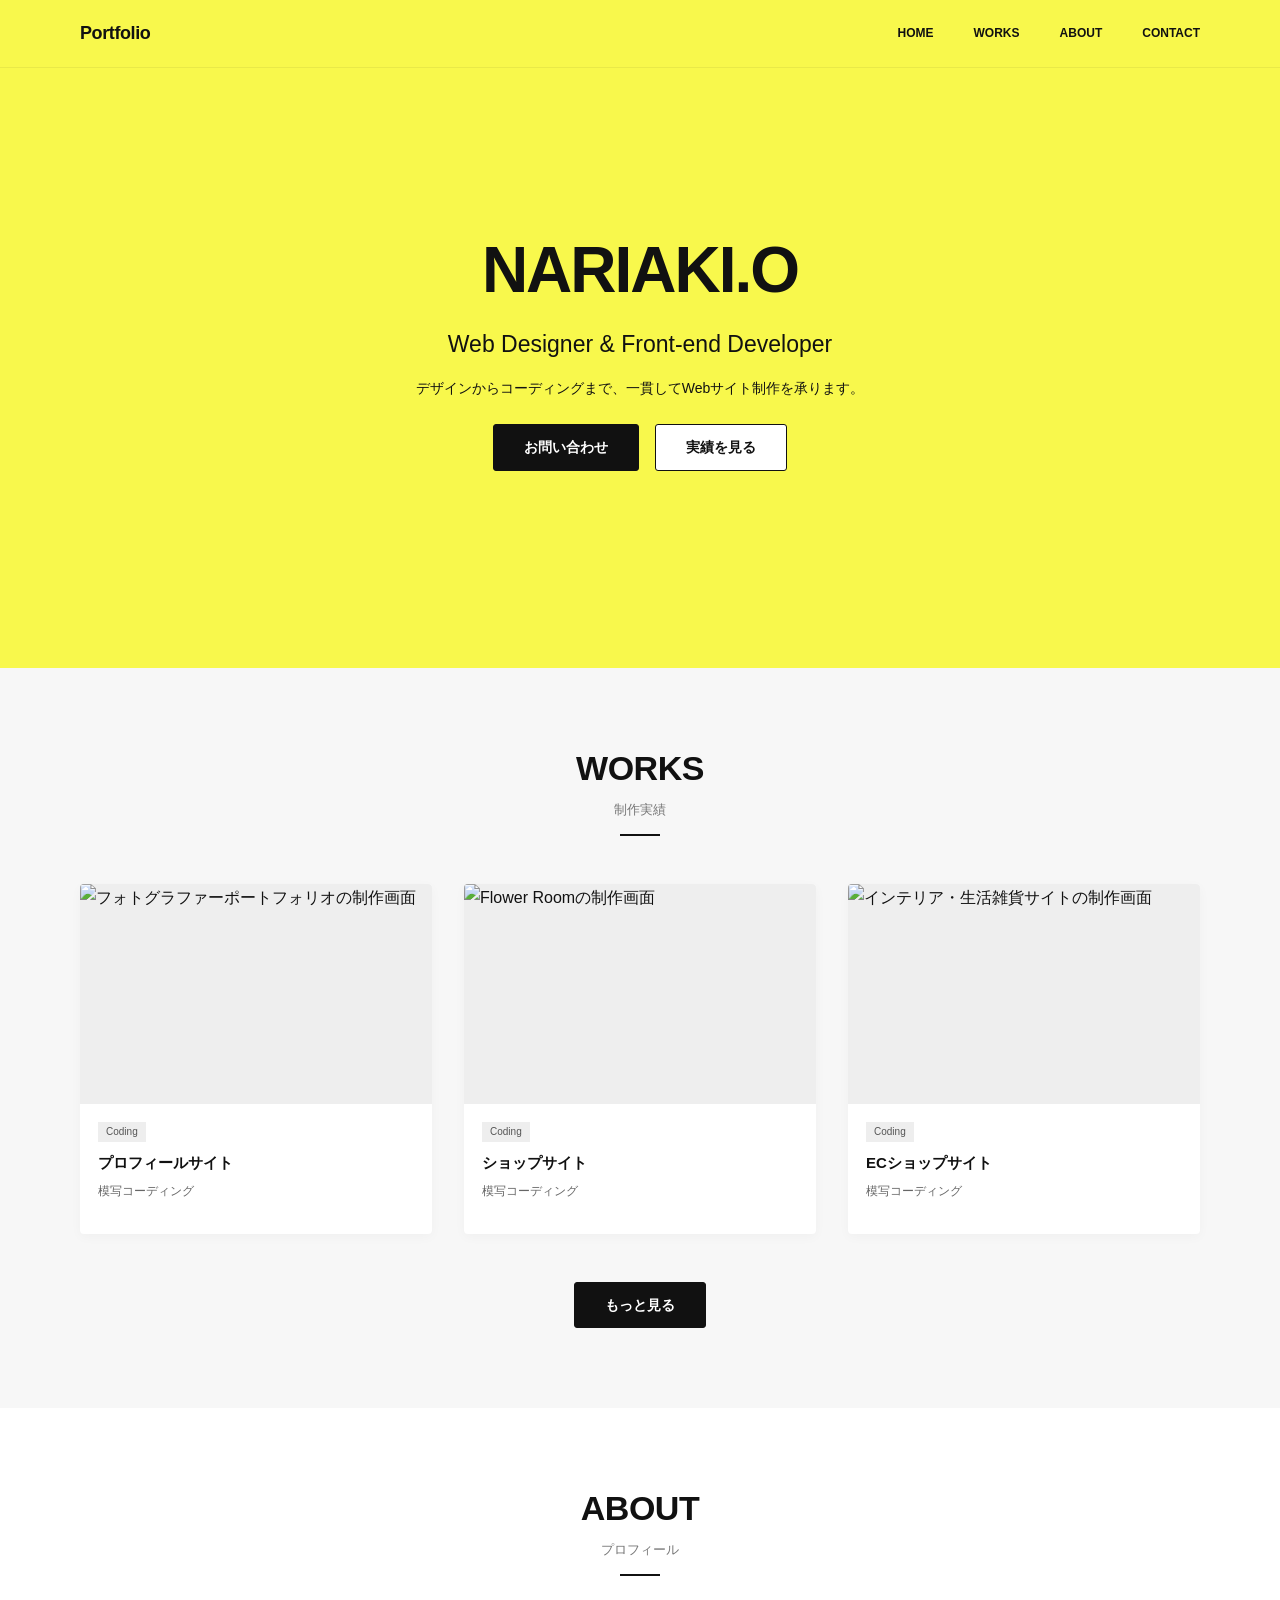
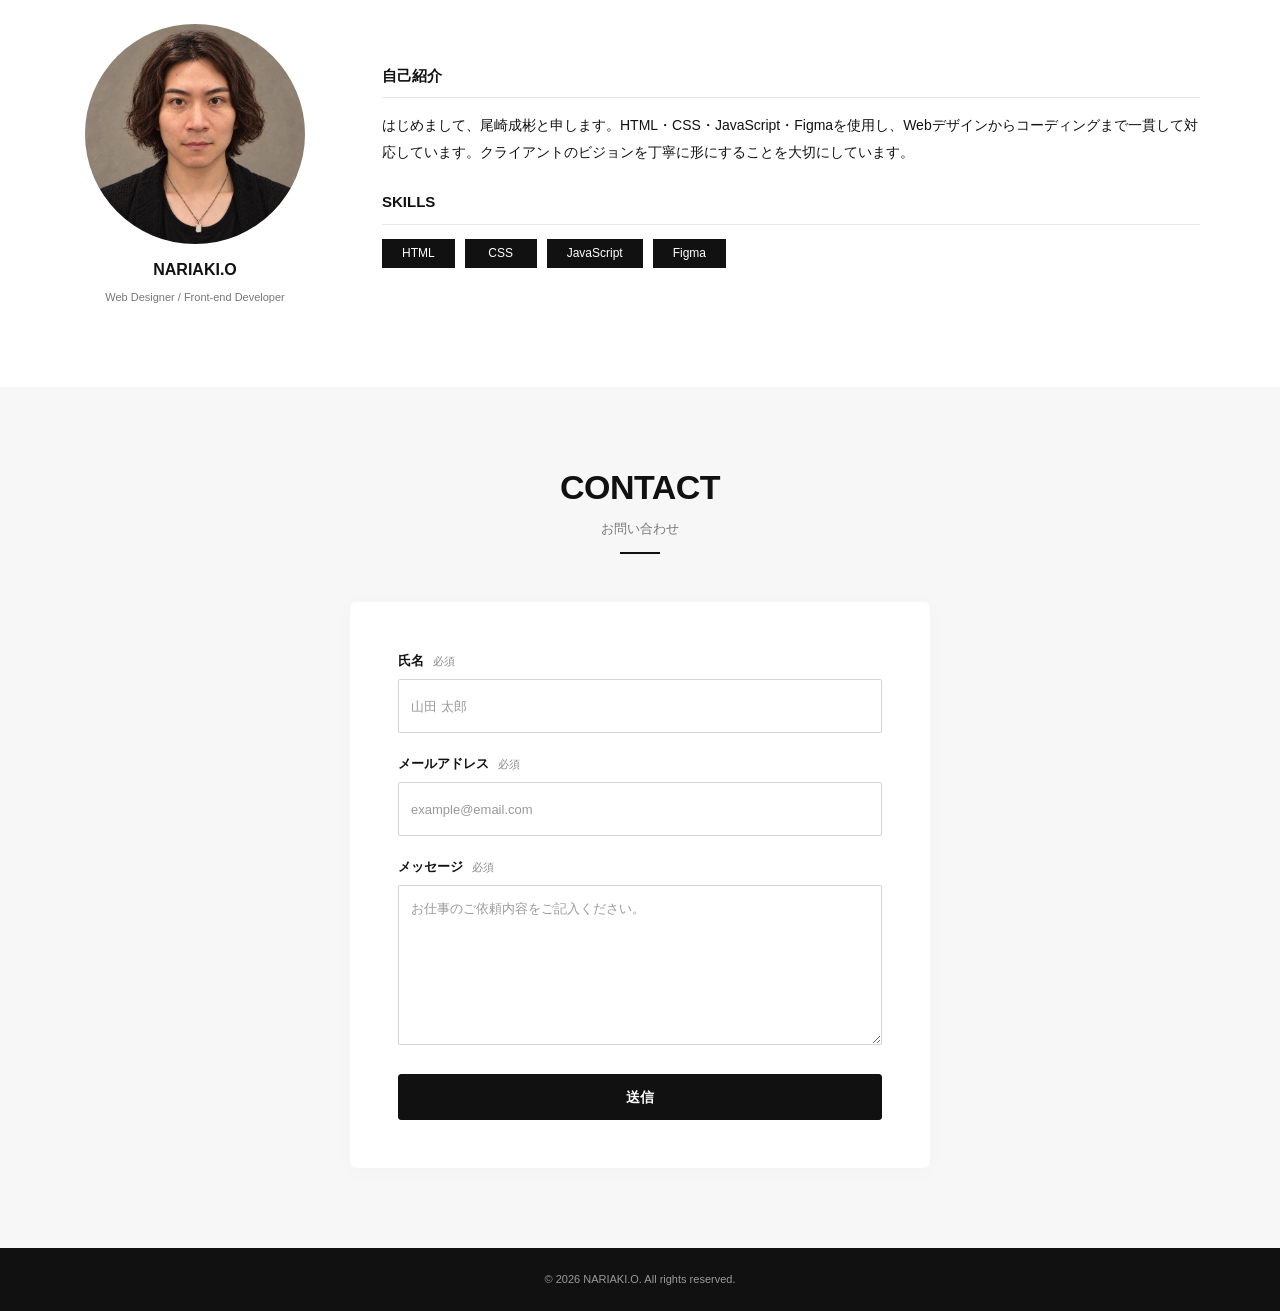
==== index.html @ 21a36199 "Add files via upload" ====
<!DOCTYPE html>
<html lang="ja">

<head>
    <meta charset="UTF-8">
    <meta name="viewport" content="width=device-width,initial-scale=1">
    <meta name="description" content="NARIAKI.OのWeb制作ポートフォリオ。制作実績、プロフィール、スキルをご紹介します。">
    <title>
        NARIAKI.O | Portfolio
    </title>
    <link rel="stylesheet" href="css/style.css">
    <script src="js/main.js" defer>
    </script>
</head>

<body>
    <a class="skip-link" href="#main">
        本文へスキップ
    </a>
    <header class="site-header home-header">
        <div class="container header-inner">
            <a class="brand" href="index.html" aria-label="Portfolio トップページ">
                Portfolio
            </a>
            <nav class="desktop-nav" aria-label="メインナビゲーション">
                <a href="index.html" aria-current="page">
                    HOME
                </a>
                <a href="works.html">
                    WORKS
                </a>
                <a href="index.html#about">
                    ABOUT
                </a>
                <a href="index.html#contact">
                    CONTACT
                </a>
            </nav>
            <button class="menu-toggle" type="button" aria-label="メニューを開く" aria-controls="mobile-menu"
                aria-expanded="false">
                <span class="menu-bars" aria-hidden="true">
                </span>
            </button>
        </div>
    </header>
    <div id="mobile-menu" class="mobile-menu" role="dialog" aria-modal="true" aria-label="ナビゲーションメニュー" hidden>
        <button class="menu-close" aria-label="メニューを閉じる" type="button">
            ×
        </button>
        <nav aria-label="スマートフォンナビゲーション">
            <a href="index.html">
                HOME
            </a>
            <a href="works.html">
                WORKS
            </a>
            <a href="index.html#about">
                ABOUT
            </a>
            <a href="index.html#contact">
                CONTACT
            </a>
        </nav>
    </div>
    <main id="main">
        <section class="hero" aria-labelledby="hero-title">
            <div class="hero-inner">
                <h1 id="hero-title">
                    NARIAKI.O
                </h1>
                <p class="role">
                    Web Designer
                    &amp;
                    Front-end Developer
                </p>
                <p class="lead">
                    デザインからコーディングまで、一貫してWebサイト制作を承ります。
                </p>
                <div class="hero-actions">
                    <a class="button" href="#contact">
                        お問い合わせ
                    </a>
                    <a class="button secondary" href="#works">
                        実績を見る
                    </a>
                </div>
            </div>
        </section>
        <section class="section works-section" id="works" aria-labelledby="works-title">
            <div class="container">
                <div class="section-heading">
                    <h2 id="works-title">
                        WORKS
                    </h2>
                    <p>
                        制作実績
                    </p>
                </div>
                <div class="work-grid">
                    <!-- 制作実績 1：画像と作品名はここで変更します -->
                    <a class="work-card work-card-link" href="ここにプロフィールサイトの公開URLを入れる" target="_blank" rel="noopener">
                        <div class="work-art">
                            <img src="images/work-taro.png" alt="フォトグラファーポートフォリオの制作画面" width="1440" height="900"
                                loading="lazy">
                        </div>

                        <div class="work-body">
                            <div class="tags">
                                <span class="tag">Coding</span>
                            </div>
                            <h3>プロフィールサイト</h3>
                            <p class="work-type">模写コーディング</p>
                        </div>
                    </a>
                    <!-- 制作実績 2：画像と作品名はここで変更します -->
                    <a class="work-card work-card-link" href="ここにFlower Roomの公開URLを入れる" target="_blank" rel="noopener">
                        <div class="work-art">
                            <img src="images/work-flower.png" alt="Flower Roomの制作画面" width="1440" height="900">
                        </div>

                        <div class="work-body">
                            <div class="tags">
                                <span class="tag">Coding</span>
                            </div>
                            <h3>ショップサイト</h3>
                            <p class="work-type">模写コーディング</p>
                        </div>
                    </a>
                    <!-- 制作実績 3：画像と作品名はここで変更します -->
                    <a class="work-card work-card-link" href="ここにECショップサイトの公開URLを入れる" target="_blank" rel="noopener">
                        <div class="work-art">
                            <img src="images/work-koharu.png" alt="インテリア・生活雑貨サイトの制作画面" width="1440" height="900"
                                loading="lazy">
                        </div>

                        <div class="work-body">
                            <div class="tags">
                                <span class="tag">Coding</span>
                            </div>
                            <h3>ECショップサイト</h3>
                            <p class="work-type">模写コーディング</p>
                        </div>
                    </a>
                </div>
                <div class="more">
                    <a class="button" href="works.html">
                        もっと見る
                    </a>
                </div>
            </div>
        </section>
        <section class="section about-section" id="about" aria-labelledby="about-title">
            <div class="container">
                <div class="section-heading">
                    <h2 id="about-title">
                        ABOUT
                    </h2>
                    <p>
                        プロフィール
                    </p>
                </div>
                <div class="about-grid">
                    <div class="profile">
                        <img src="images/profile.png" width="220" height="220" alt="NARIAKI.Oのプロフィールアバター"
                            loading="lazy">
                        <h3>
                            NARIAKI.O
                        </h3>
                        <p>
                            Web Designer / Front-end Developer
                        </p>
                    </div>
                    <div class="about-copy">
                        <h3>
                            自己紹介
                        </h3>
                        <p>
                            はじめまして、尾崎成彬と申します。HTML・CSS・JavaScript・Figmaを使用し、Webデザインからコーディングまで一貫して対応しています。クライアントのビジョンを丁寧に形にすることを大切にしています。
                        </p>
                        <h3>
                            SKILLS
                        </h3>
                        <ul class="skills" aria-label="使用スキル">
                            <li>
                                HTML
                            </li>
                            <li>
                                CSS
                            </li>
                            <li>
                                JavaScript
                            </li>
                            <li>
                                Figma
                            </li>
                        </ul>
                    </div>
                </div>
            </div>
        </section>
        <section class="section contact-section" id="contact" aria-labelledby="contact-title">
            <div class="container">
                <div class="section-heading">
                    <h2 id="contact-title">
                        CONTACT
                    </h2>
                    <p>
                        お問い合わせ
                    </p>
                </div>
                <!-- 送信先が未設定のため送信ボタンを無効にしています。設定手順はREADME.md参照 -->
                <form class="contact-form" method="post" action="https://formspree.io/f/mppperba">
                    <div class="field">
                        <label for="name">
                            氏名
                            <span class="required">
                                必須
                            </span>
                        </label>
                        <input type="text" name="name" autocomplete="name" required maxlength="100" placeholder="山田 太郎">
                    </div>
                    <div class="field">
                        <label for="email">
                            メールアドレス
                            <span class="required">
                                必須
                            </span>
                        </label>
                        <input id="email" name="email" type="email" autocomplete="email" required maxlength="254"
                            placeholder="example@email.com">
                    </div>
                    <div class="field">
                        <label for="message">
                            メッセージ
                            <span class="required">
                                必須
                            </span>
                        </label>
                        <textarea id="message" name="message" required maxlength="5000"
                            placeholder="お仕事のご依頼内容をご記入ください。"></textarea>
                    </div>
                    <button class="button" type="submit">
                        送信
                    </button>
                </form>
            </div>
        </section>
    </main>
    <footer class="site-footer">
        © 2026 NARIAKI.O. All rights reserved.
    </footer>
</body>

</html>
---- css/style.css ----
/* 共通設定 */
:root {
    --yellow: #f8f84c;
    --ink: #111;
    --muted: #777;
    --surface: #f7f7f7;
    --line: #e8e8e8;
}

* {
    box-sizing: border-box;
}

html {
    scroll-behavior: smooth;
    scroll-padding-top: 72px;
}

body {
    margin: 0;
    color: var(--ink);
    font-family: Arial, 'Hiragino Kaku Gothic ProN', 'Noto Sans JP', Meiryo, sans-serif;
    font-size: 16px;
    line-height: 1.75;
}

body.menu-open {
    overflow: hidden;
}

a {
    color: inherit;
    text-decoration: none;
}

button,
input,
textarea {
    font: inherit;
}

button,
a,
input,
textarea {
    -webkit-tap-highlight-color: transparent;
}

button {
    cursor: pointer;
}

a:focus-visible,
button:focus-visible,
input:focus-visible,
textarea:focus-visible {
    outline: 3px solid #4269d7;
    outline-offset: 5px;
}

.skip-link {
    position: absolute;
    left: 16px;
    top: -100px;
    background: white;
    padding: 10px;
    z-index: 300;
}

.skip-link:focus {
    top: 8px;
}

.container {
    width: min(1120px, calc(100% - 96px));
    margin-inline: auto;
}

/* ヘッダーとスマホメニュー */
.site-header {
    position: sticky;
    top: 0;
    z-index: 100;
    height: 68px;
    background: white;
    border-bottom: 1px solid rgba(0, 0, 0, .06);
}

.home-header {
    background: var(--yellow);
}

.header-inner {
    height: 100%;
    display: flex;
    align-items: center;
    justify-content: space-between;
}

.brand {
    font-weight: 700;
    font-size: 18px;
    letter-spacing: -.4px;
}

.desktop-nav {
    display: flex;
    gap: 40px;
    align-items: center;
}

.desktop-nav a {
    font-size: 12px;
    font-weight: 700;
}

.desktop-nav a:hover {
    text-decoration: underline;
    text-underline-offset: 6px;
}

.menu-toggle {
    display: none;
    border: 0;
    background: none;
    width: 44px;
    height: 44px;
    align-items: center;
    justify-content: center;
}

.menu-bars,
.menu-bars:before,
.menu-bars:after {
    display: block;
    width: 22px;
    height: 2px;
    background: var(--ink);
    position: relative;
}

.menu-bars:before,
.menu-bars:after {
    content: '';
    position: absolute;
    left: 0;
}

.menu-bars:before {
    top: -6px;
}

.menu-bars:after {
    top: 6px;
}

.mobile-menu[hidden] {
    display: none;
}

.mobile-menu {
    position: fixed;
    inset: 0;
    overflow-y: auto;
    background: white;
    z-index: 200;
    padding: 80px 28px 40px;
}

.menu-close {
    position: absolute;
    right: 20px;
    top: 12px;
    width: 44px;
    height: 44px;
    border: 0;
    background: transparent;
    font-size: 36px;
    line-height: 1;
}

.mobile-menu nav {
    display: flex;
    flex-direction: column;
    align-items: flex-end;
    gap: 32px;
}

.mobile-menu nav a {
    font-size: 15px;
    font-weight: 700;
}

/* トップのメインビジュアル */
.hero {
    background: var(--yellow);
    min-height: 600px;
    display: flex;
    align-items: center;
    text-align: center;
    padding: 100px 24px 130px;
}

.hero-inner {
    margin: auto;
}

.hero h1 {
    font-size: 64px;
    line-height: 1.1;
    letter-spacing: -2px;
    margin: 0 0 18px;
    font-weight: 750;
}

.hero .role {
    font-size: 23px;
    margin: 0 0 12px;
}

.hero .lead {
    font-size: 14px;
    margin: 0 0 24px;
}

.hero-actions {
    display: flex;
    justify-content: center;
    gap: 16px;
}

.button {
    display: inline-flex;
    min-height: 46px;
    align-items: center;
    justify-content: center;
    padding: 10px 30px;
    background: var(--ink);
    color: #fff;
    border: 1px solid var(--ink);
    border-radius: 3px;
    font-size: 14px;
    font-weight: 700;
    text-align: center;
    transition: background .2s, transform .2s;
}

.button:hover {
    background: #333;
    transform: translateY(-1px);
}

.button.secondary {
    background: white;
    color: var(--ink);
}

.button.secondary:hover {
    background: #eee;
}

/* 各セクションと制作実績 */
.section {
    padding: 80px 0;
}

.section-heading {
    text-align: center;
    margin-bottom: 48px;
}

.section-heading h2,
.section-heading h1 {
    font-size: 34px;
    line-height: 1.2;
    margin: 0 0 10px;
    letter-spacing: -.5px;
}

.section-heading p {
    font-size: 13px;
    color: var(--muted);
    margin: 0;
}

.section-heading:after {
    content: '';
    display: block;
    width: 40px;
    height: 2px;
    background: var(--ink);
    margin: 12px auto 0;
}

.works-section {
    background: var(--surface);
}

.work-grid {
    display: grid;
    grid-template-columns: repeat(3, minmax(0, 1fr));
    gap: 32px;
}

.work-card {
    min-width: 0;
    background: white;
    border-radius: 4px;
    overflow: hidden;
    box-shadow: 0 3px 12px #00000008;
    transition: transform .2s, box-shadow .2s;
}

.work-card:hover {
    transform: translateY(-4px);
    box-shadow: 0 8px 24px #00000010;
}

.work-art {
    width: 100%;
    aspect-ratio: 16 / 10;
    position: relative;
    overflow: hidden;
    background: #eee;
}

.work-art img {
    display: block;
    width: 100%;
    height: 100%;
    object-fit: cover;
    object-position: center top;
}

.work-body {
    padding: 18px 18px 20px;
}

.tags {
    display: flex;
    flex-wrap: wrap;
    gap: 6px;
    margin-bottom: 9px;
}

.tag {
    background: #eee;
    color: #555;
    padding: 2px 8px;
    font-size: 10px;
    line-height: 1.6;
}

.work-body h3 {
    font-size: 15px;
    line-height: 1.6;
    margin: 0 0 6px;
}

.more {
    text-align: center;
    margin-top: 48px;
}

/* 自己紹介 */
.about-grid {
    display: grid;
    grid-template-columns: 230px 1fr;
    gap: 72px;
    align-items: center;
}

.profile {
    text-align: center;
}

.profile img {
    width: 220px;
    height: 220px;
    max-width: 100%;
    object-fit: cover;
    border-radius: 50%;
    display: block;
    margin: auto;
}

.profile h3 {
    font-size: 16px;
    margin: 12px 0 4px;
}

.profile p {
    font-size: 11px;
    color: var(--muted);
    margin: 0;
}

.about-copy h3 {
    font-size: 15px;
    margin: 0 0 14px;
    padding-bottom: 8px;
    border-bottom: 1px solid var(--line);
}

.about-copy p {
    font-size: 14px;
    margin: 0 0 24px;
    line-height: 1.9;
}

.skills {
    display: flex;
    flex-wrap: wrap;
    gap: 10px;
    list-style: none;
    padding: 0;
    margin: 0;
}

.skills li {
    background: var(--ink);
    color: #fff;
    font-size: 12px;
    padding: 4px 20px;
    min-width: 72px;
    text-align: center;
}

/* お問い合わせ */
.contact-section {
    background: var(--surface);
}

.contact-form {
    width: min(580px, 100%);
    margin: auto;
    background: #fff;
    padding: 48px;
    border-radius: 6px;
    box-shadow: 0 3px 20px #00000006;
}

.field {
    margin-bottom: 20px;
}

.field label {
    display: block;
    font-size: 13px;
    font-weight: 700;
    margin-bottom: 6px;
}

.required {
    color: #888;
    font-size: 11px;
    font-weight: 400;
    margin-left: 5px;
}

.field input,
.field textarea {
    width: 100%;
    border: 1px solid #d4d4d4;
    border-radius: 2px;
    padding: 12px;
    background: #fff;
    font-size: 16px;
    color: var(--ink);
}

.field input::placeholder,
.field textarea::placeholder {
    color: #999;
    font-size: 13px;
}

.field textarea {
    min-height: 160px;
    resize: vertical;
}

.contact-form .button {
    width: 100%;
}

.form-note {
    font-size: 12px;
    color: #666;
    line-height: 1.8;
    margin: 16px 0 0;
}

/* フッターと一覧ページ */
.site-footer {
    background: var(--ink);
    color: #999;
    text-align: center;
    padding: 22px 24px;
    font-size: 11px;
}

.listing-title {
    padding: 56px 0 40px;
}

.listing-title .section-heading {
    margin: 0;
}

.listing-main {
    background: #f4f4f4;
    padding: 48px 0;
}

.listing-main .work-grid {
    row-gap: 28px;
}

.footer-spacer {
    min-height: calc(100dvh - 68px);
    display: flex;
    flex-direction: column;
}

.footer-spacer .listing-main {
    flex: 1;
}

@media(min-width:1500px) {
    .hero {
        min-height: 640px;
    }
}

@media(max-width:900px) {
    .container {
        width: calc(100% - 48px);
    }

    .work-grid {
        gap: 22px;
    }

    .about-grid {
        gap: 40px;
        grid-template-columns: 200px 1fr;
    }

    .profile img {
        width: 190px;
        height: 190px;
    }

    .desktop-nav {
        gap: 26px;
    }
}

/* スマートフォン用（640px以下） */
@media(max-width:640px) {
    html {
        scroll-padding-top: 72px;
    }

    .site-header {
        height: 60px;
    }

    .brand {
        font-size: 16px;
    }

    .desktop-nav {
        display: none;
    }

    .menu-toggle {
        display: flex;
        margin-right: -10px;
    }

    .hero {
        min-height: 340px;
        padding: 52px 24px 56px;
    }

    .hero h1 {
        font-size: 36px;
        letter-spacing: -1px;
        margin-bottom: 10px;
    }

    .hero .role {
        font-size: 14px;
        margin-bottom: 12px;
    }

    .hero .lead {
        font-size: 11px;
        line-height: 1.8;
        margin-bottom: 22px;
    }

    .hero-actions {
        flex-direction: column;
        gap: 10px;
        max-width: 300px;
        margin: auto;
    }

    .button {
        min-height: 46px;
    }

    .section {
        padding: 52px 0;
    }

    .section-heading {
        margin-bottom: 30px;
    }

    .section-heading h2,
    .section-heading h1 {
        font-size: 27px;
    }

    .section-heading p {
        font-size: 11px;
    }

    .section-heading:after {
        width: 32px;
        margin-top: 10px;
    }

    .work-grid {
        grid-template-columns: 1fr;
        gap: 28px;
    }

    .work-body {
        padding: 15px 16px 18px;
    }

    .work-body h3 {
        font-size: 15px;
    }

    .tag {
        font-size: 10px;
    }

    .more {
        margin-top: 30px;
    }

    .about-grid {
        display: flex;
        flex-direction: column;
        gap: 30px;
        align-items: stretch;
    }

    .profile img {
        width: 160px;
        height: 160px;
    }

    .profile h3 {
        font-size: 16px;
    }

    .about-copy h3 {
        font-size: 14px;
    }

    .about-copy p {
        font-size: 14px;
    }

    .skills {
        gap: 8px;
    }

    .skills li {
        padding: 4px 12px;
        min-width: 60px;
        font-size: 11px;
    }

    .contact-form {
        padding: 24px 20px;
    }

    .contact-section .container {
        width: calc(100% - 40px);
    }

    .field textarea {
        min-height: 140px;
    }

    .site-footer {
        font-size: 10px;
        padding: 20px 16px;
    }

    .listing-title {
        padding: 42px 0 32px;
    }

    .listing-main {
        padding: 30px 0 48px;
    }

    .footer-spacer {
        min-height: calc(100dvh - 60px);
    }
}

@media(prefers-reduced-motion:reduce) {
    html {
        scroll-behavior: auto;
    }

    *,
    *:before,
    *:after {
        transition: none !important;
    }
}
/* HTMLだけで開閉できる作品詳細 */
.work-type {
    margin: 0 0 12px;
    color: #666;
    font-size: 12px;
}
.work-details {
    font-size: 13px;
}
.work-details summary {
    cursor: pointer;
    font-weight: 700;
}
.work-details summary:focus-visible {
    outline: 3px solid #4269d7;
    outline-offset: 4px;
}
.image-link {
    text-decoration: underline;
    text-underline-offset: 3px;
}
.button:disabled {
    background: #666;
    border-color: #666;
    cursor: not-allowed;
    transform: none;
}
.footer-spacer > main {
    flex: 1;
    display: flex;
    flex-direction: column;
}

.work-card-link {
  display: block;
  color: inherit;
  text-decoration: none;
  cursor: pointer;
}

.work-card-link:hover {
  opacity: 0.8;
}

.work-card-link:focus-visible {
  outline: 3px solid #111;
  outline-offset: 4px;
}
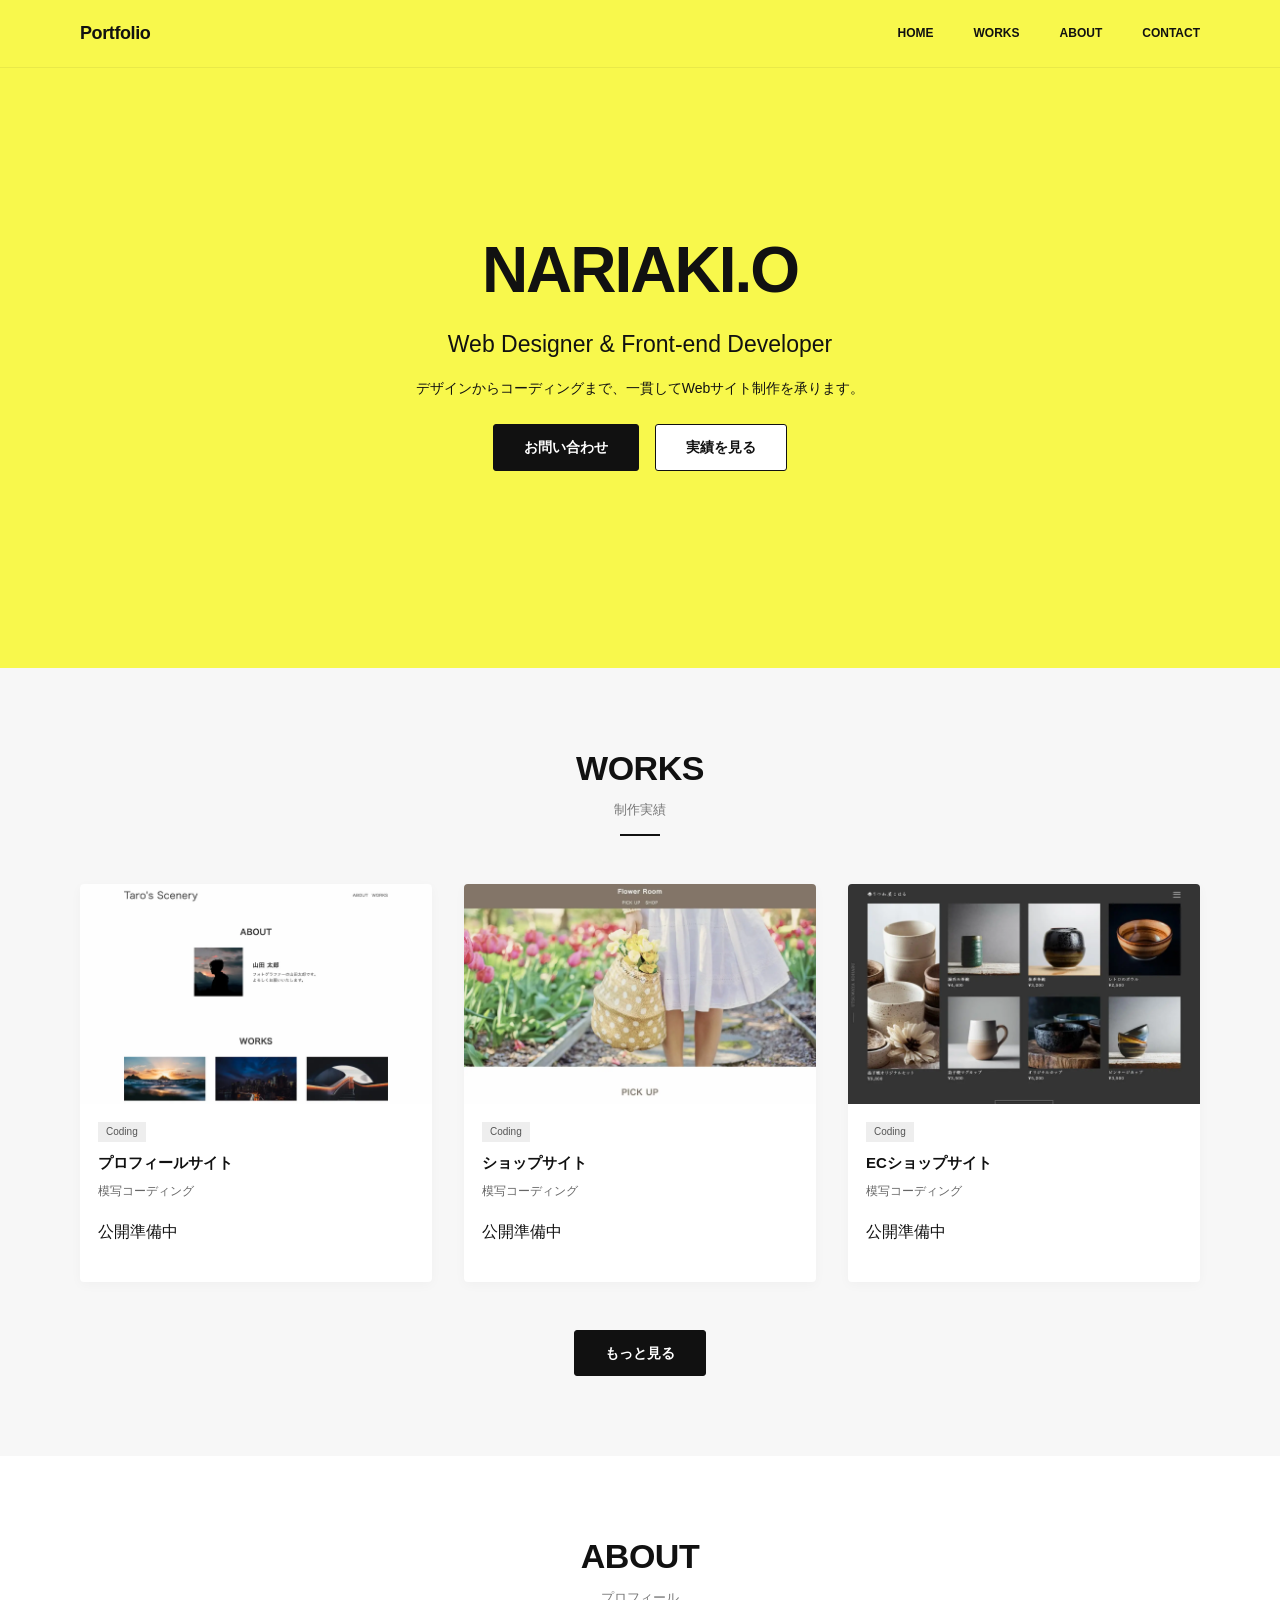
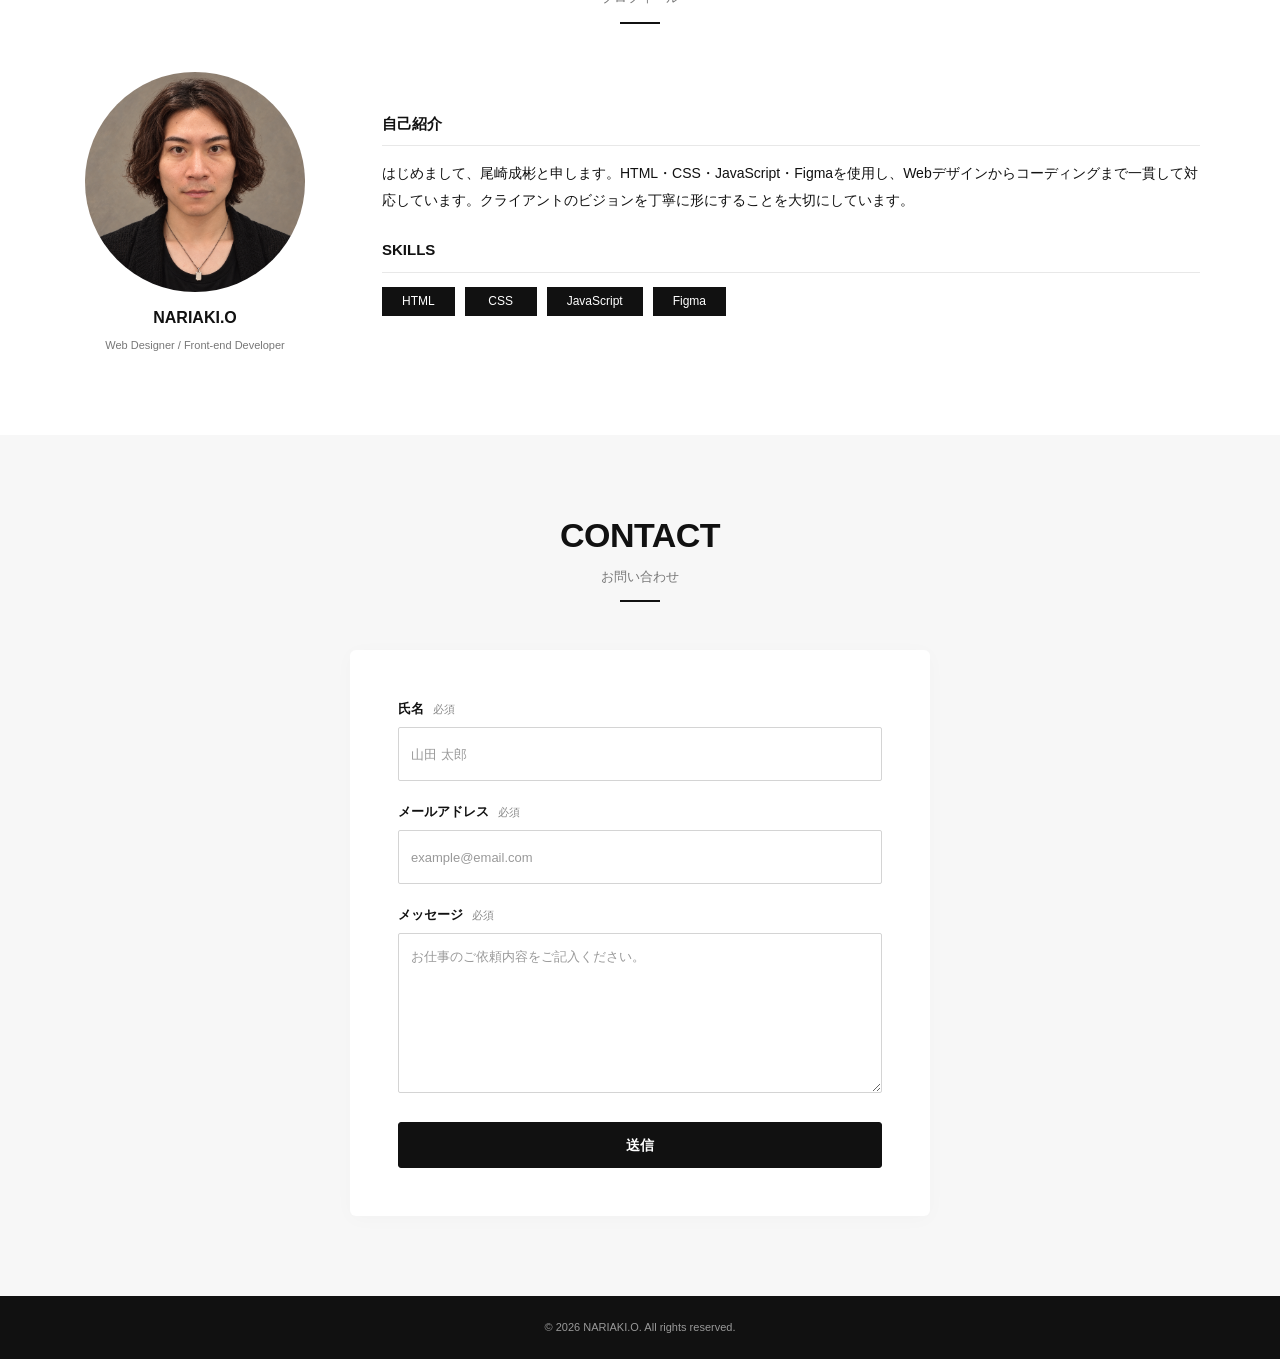
==== commit 49d01c79: "Add files via upload" ====
--- a/index.html
+++ b/index.html
@@ -98,9 +98,9 @@
                 </div>
                 <div class="work-grid">
                     <!-- 制作実績 1：画像と作品名はここで変更します -->
-                    <a class="work-card work-card-link" href="ここにプロフィールサイトの公開URLを入れる" target="_blank" rel="noopener">
+                    <article class="work-card">
                         <div class="work-art">
-                            <img src="images/work-taro.png" alt="フォトグラファーポートフォリオの制作画面" width="1440" height="900"
+                            <img src="images/work-taro.webp" alt="フォトグラファーポートフォリオの制作画面" width="1440" height="900"
                                 loading="lazy">
                         </div>
 
@@ -110,12 +110,13 @@
                             </div>
                             <h3>プロフィールサイト</h3>
                             <p class="work-type">模写コーディング</p>
-                        </div>
-                    </a>
+                            <p class="work-status">公開準備中</p>
+                        </div>
+                    </article>
                     <!-- 制作実績 2：画像と作品名はここで変更します -->
-                    <a class="work-card work-card-link" href="ここにFlower Roomの公開URLを入れる" target="_blank" rel="noopener">
+                    <article class="work-card">
                         <div class="work-art">
-                            <img src="images/work-flower.png" alt="Flower Roomの制作画面" width="1440" height="900">
+                            <img src="images/work-flower.webp" alt="Flower Roomの制作画面" width="1440" height="900">
                         </div>
 
                         <div class="work-body">
@@ -124,12 +125,13 @@
                             </div>
                             <h3>ショップサイト</h3>
                             <p class="work-type">模写コーディング</p>
-                        </div>
-                    </a>
+                            <p class="work-status">公開準備中</p>
+                        </div>
+                    </article>
                     <!-- 制作実績 3：画像と作品名はここで変更します -->
-                    <a class="work-card work-card-link" href="ここにECショップサイトの公開URLを入れる" target="_blank" rel="noopener">
+                    <article class="work-card">
                         <div class="work-art">
-                            <img src="images/work-koharu.png" alt="インテリア・生活雑貨サイトの制作画面" width="1440" height="900"
+                            <img src="images/work-koharu.webp" alt="インテリア・生活雑貨サイトの制作画面" width="1440" height="900"
                                 loading="lazy">
                         </div>
 
@@ -139,8 +141,9 @@
                             </div>
                             <h3>ECショップサイト</h3>
                             <p class="work-type">模写コーディング</p>
-                        </div>
-                    </a>
+                            <p class="work-status">公開準備中</p>
+                        </div>
+                    </article>
                 </div>
                 <div class="more">
                     <a class="button" href="works.html">
@@ -161,7 +164,7 @@
                 </div>
                 <div class="about-grid">
                     <div class="profile">
-                        <img src="images/profile.png" width="220" height="220" alt="NARIAKI.Oのプロフィールアバター"
+                        <img src="images/profile.png" width="160" height="160" alt="NARIAKI.Oのプロフィールアバター"
                             loading="lazy">
                         <h3>
                             NARIAKI.O
@@ -217,7 +220,7 @@
                                 必須
                             </span>
                         </label>
-                        <input type="text" name="name" autocomplete="name" required maxlength="100" placeholder="山田 太郎">
+                        <input type="text" id="name" name="name" autocomplete="name" required maxlength="100" placeholder="山田 太郎">
                     </div>
                     <div class="field">
                         <label for="email">
--- a/css/style.css
+++ b/css/style.css
@@ -778,4 +778,8 @@
 .work-card-link:focus-visible {
   outline: 3px solid #111;
   outline-offset: 4px;
+}
+
+.profile img {
+    aspect-ratio: 1 / 1;
 }
